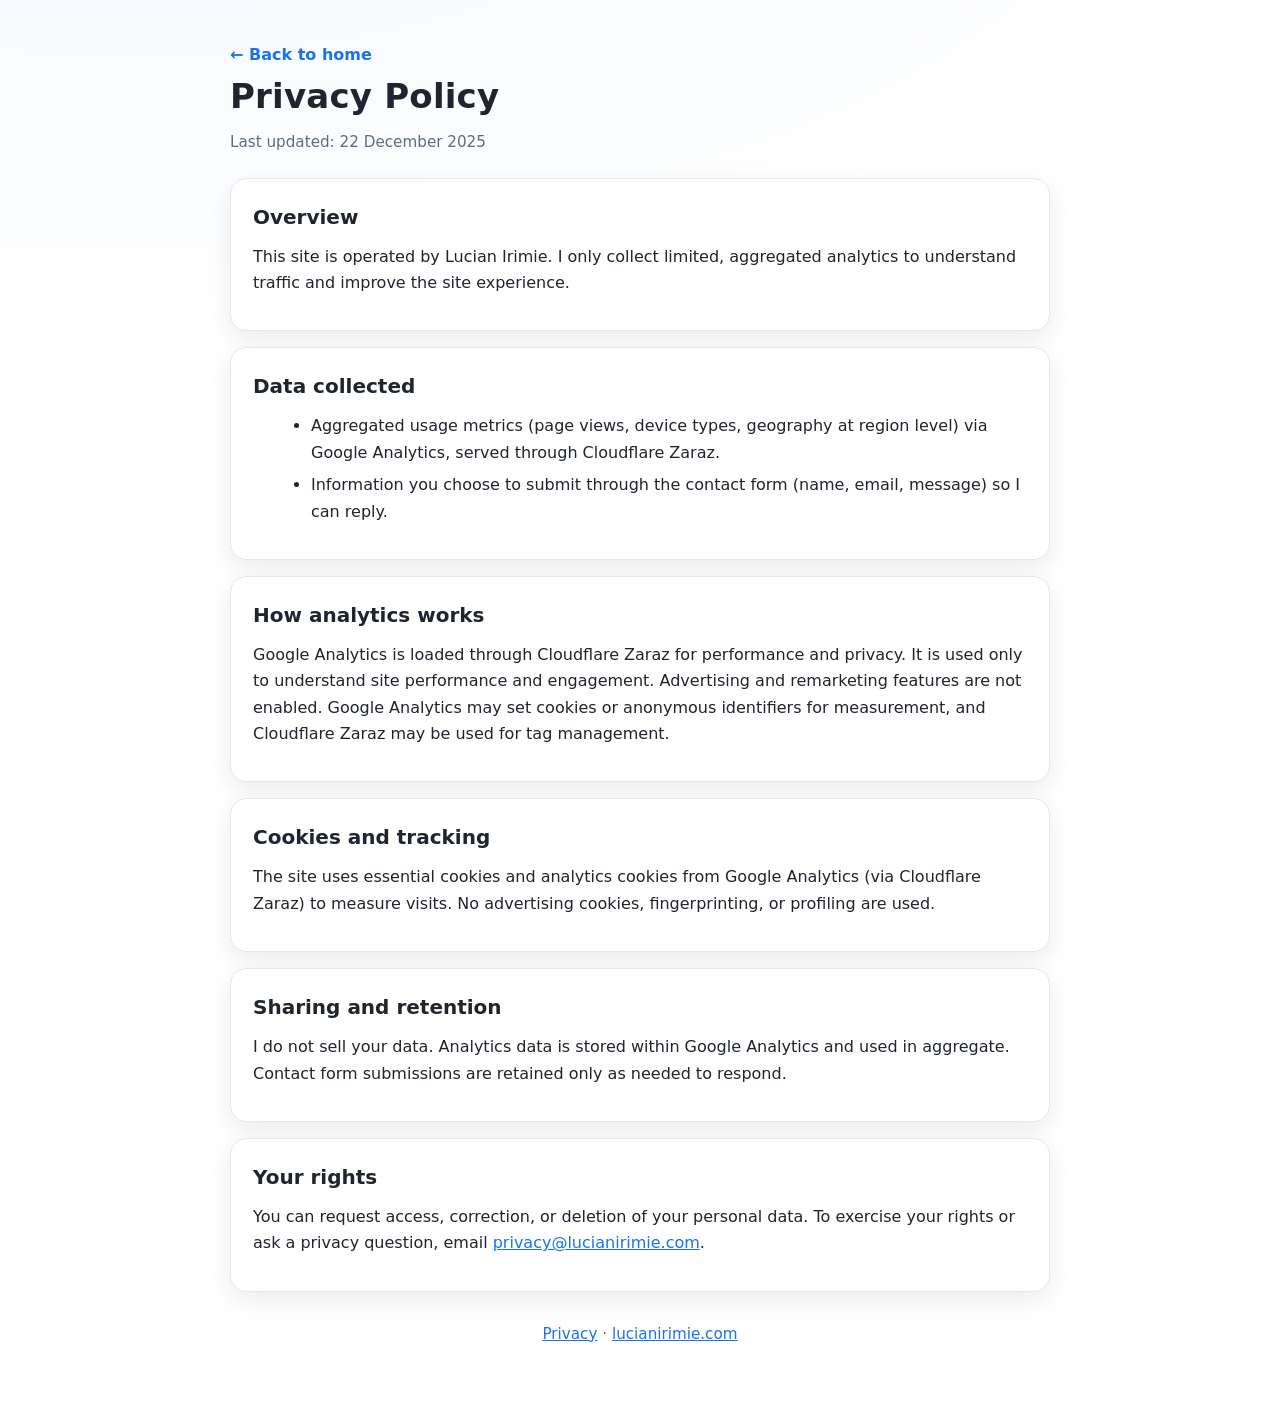
==== privacy/index.html @ d18310e2 "GDPR" ====
<!doctype html>
<html lang="en">
<head>
  <meta charset="utf-8" />
  <meta name="viewport" content="width=device-width,initial-scale=1" />
  <title>Privacy Policy – Lucian Irimie</title>
  <meta name="description" content="Privacy policy for lucianirimie.com describing analytics, cookies, data sharing, and how to exercise your rights." />
  <link rel="canonical" href="https://www.lucianirimie.com/privacy/" />
  <meta name="robots" content="index,follow" />
  <link rel="icon" type="image/x-icon" href="/favicon.ico" />

  <!-- Browser UI color on mobile -->
  <meta name="theme-color" content="#0b1020" media="(prefers-color-scheme: dark)">
  <meta name="theme-color" content="#ffffff" media="(prefers-color-scheme: light)">

  <!-- Google Analytics (kept, but initialised after window load) -->
  <script async src="https://www.googletagmanager.com/gtag/js?id=G-10FCSZC4RZ"></script>
  <script>
    window.dataLayer = window.dataLayer || [];
    function gtag(){ dataLayer.push(arguments); }
    window.addEventListener('load', function () {
      gtag('js', new Date());
      gtag('config', 'G-10FCSZC4RZ');
    });
  </script>

  <style>
    :root {
      --bg: #0b1020;
      --bg-2: #10162e;
      --card: #121829;
      --text: #e8ecf6;
      --muted: #a7b0c3;
      --primary: #7ab8ff;
      --primary-ink: #0b1020;
      --stroke: #2a3350;
      --shadow: 0 10px 30px rgba(0,0,0,.35);
      --radius: 16px;
      --max: 820px;
    }
    @media (prefers-color-scheme: light){
      :root{
        --bg:#ffffff; --bg-2:#f8f9fc; --card:#ffffff; --text:#1f2430; --muted:#5f6b84;
        --primary:#1a73e8; --primary-ink:#ffffff; --stroke:#e6e8ef; --shadow:0 8px 24px rgba(0,0,0,.08);
      }
    }

    html{color-scheme:light dark;scroll-behavior:smooth}
    body{
      margin:0;
      font-family: system-ui, -apple-system, BlinkMacSystemFont, "Segoe UI", sans-serif;
      line-height:1.65;
      background:var(--bg); color:var(--text);
      background-image:radial-gradient(1200px 600px at 10% -20%, #1a73e810, transparent);
      min-height:100dvh;
    }
    .container{max-width:var(--max);margin:0 auto;padding:32px 18px 46px}
    header{margin-bottom:22px}
    h1{font-size:34px;margin:0 0 6px;font-weight:700;letter-spacing:.2px}
    h2{font-size:20px;margin:0 0 10px;font-weight:700}
    p{margin:0 0 12px}
    a{color:var(--primary)}
    .card{background:var(--card);border:1px solid var(--stroke);border-radius:var(--radius);box-shadow:var(--shadow);padding:22px;margin-bottom:16px}
    .muted{color:var(--muted);font-size:.95rem}
    ul{margin:0 0 12px 18px}
    li{margin-bottom:6px}
    .back-link{display:inline-block;margin-top:10px;font-weight:700;text-decoration:none}
    footer{text-align:center;margin:30px 0 10px;color:var(--muted);font-size:.95rem}
    :focus-visible { outline: 2px solid var(--primary); outline-offset: 3px; border-radius: 12px; }

    @media (max-width: 520px){
      h1{font-size:28px}
      h2{font-size:19px}
      .card{padding:18px}
    }
  </style>
</head>
<body>
  <div class="container">
    <header>
      <a class="back-link" href="/">&larr; Back to home</a>
      <h1>Privacy Policy</h1>
      <p class="muted">Last updated: 22 December 2025</p>
    </header>

    <div class="card">
      <h2>Overview</h2>
      <p>This site is operated by Lucian Irimie. I only collect limited, aggregated analytics to understand traffic and improve the site experience.</p>
    </div>

    <div class="card">
      <h2>Data collected</h2>
      <ul>
        <li>Aggregated usage metrics (page views, device types, geography at region level) via Google Analytics, served through Cloudflare Zaraz.</li>
        <li>Information you choose to submit through the contact form (name, email, message) so I can reply.</li>
      </ul>
    </div>

    <div class="card">
      <h2>How analytics works</h2>
      <p>Google Analytics is loaded through Cloudflare Zaraz for performance and privacy. It is used only to understand site performance and engagement. Advertising and remarketing features are not enabled. Google Analytics may set cookies or anonymous identifiers for measurement, and Cloudflare Zaraz may be used for tag management.</p>
    </div>

    <div class="card">
      <h2>Cookies and tracking</h2>
      <p>The site uses essential cookies and analytics cookies from Google Analytics (via Cloudflare Zaraz) to measure visits. No advertising cookies, fingerprinting, or profiling are used.</p>
    </div>

    <div class="card">
      <h2>Sharing and retention</h2>
      <p>I do not sell your data. Analytics data is stored within Google Analytics and used in aggregate. Contact form submissions are retained only as needed to respond.</p>
    </div>

    <div class="card">
      <h2>Your rights</h2>
      <p>You can request access, correction, or deletion of your personal data. To exercise your rights or ask a privacy question, email <a href="mailto:privacy@lucianirimie.com">privacy@lucianirimie.com</a>.</p>
    </div>

    <footer>
      <a href="/privacy/">Privacy</a> · <a href="/">lucianirimie.com</a>
    </footer>
  </div>
</body>
</html>
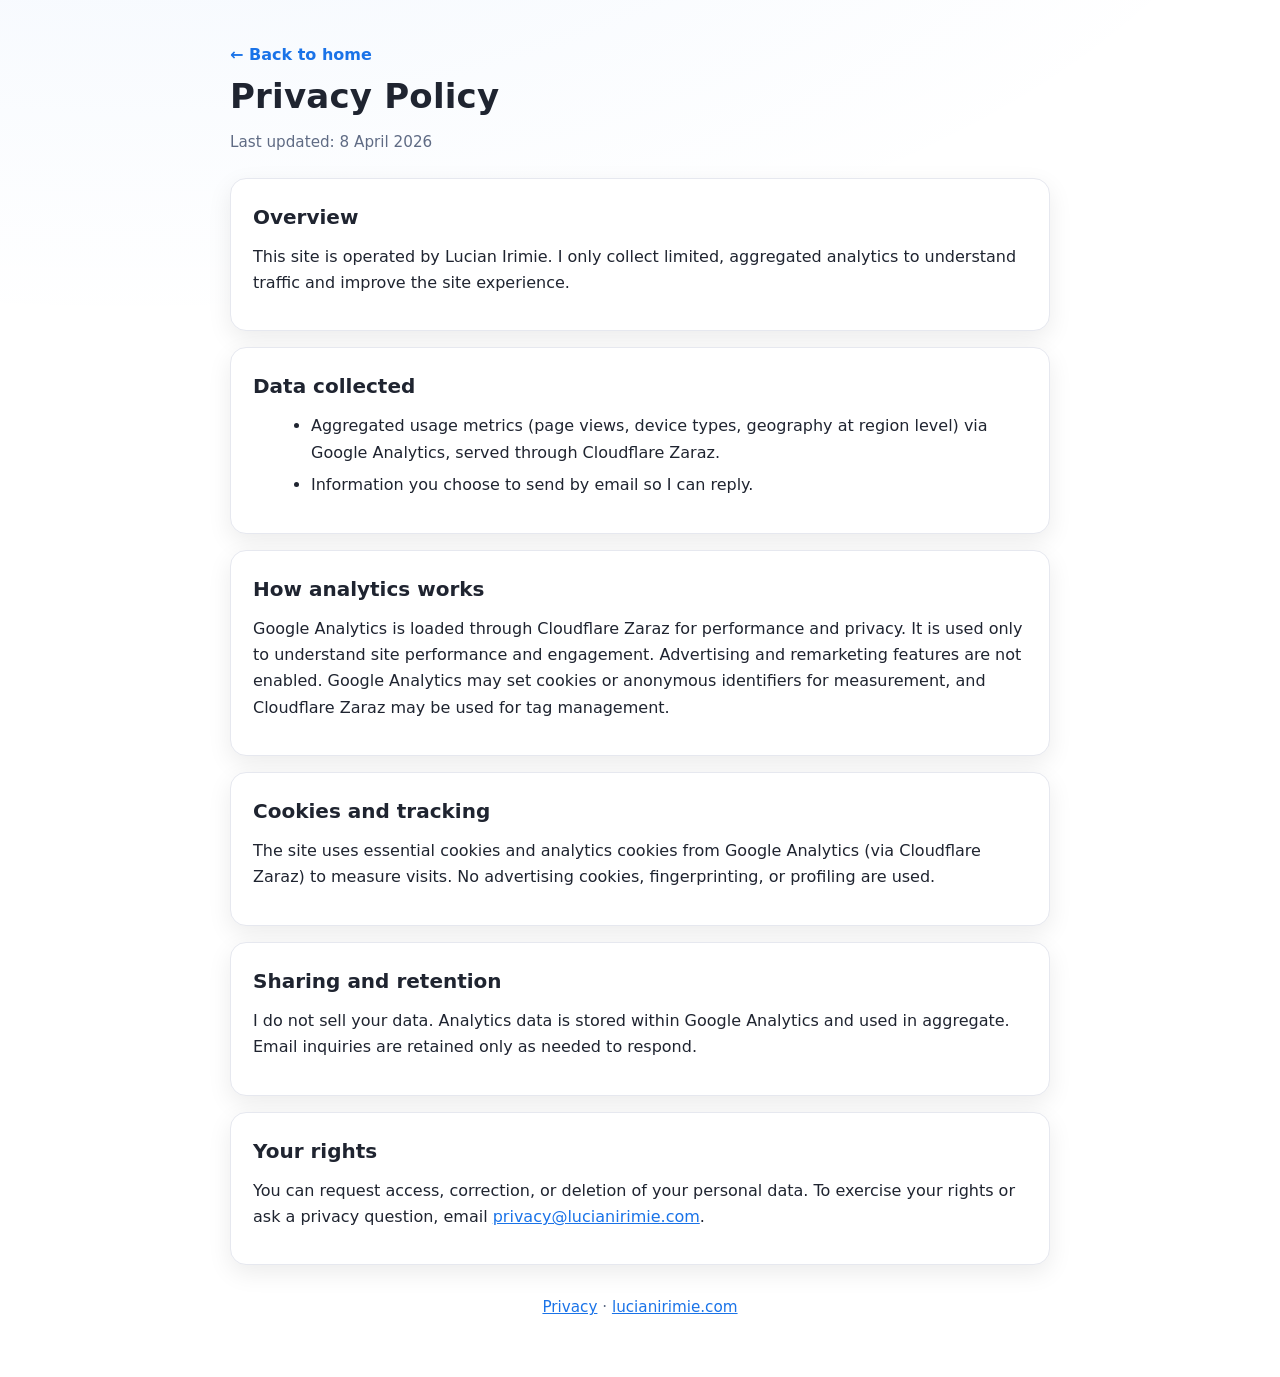
==== commit a409240b: "removed form and adjusted wording" ====
--- a/privacy/index.html
+++ b/privacy/index.html
@@ -12,17 +12,6 @@
   <!-- Browser UI color on mobile -->
   <meta name="theme-color" content="#0b1020" media="(prefers-color-scheme: dark)">
   <meta name="theme-color" content="#ffffff" media="(prefers-color-scheme: light)">
-
-  <!-- Google Analytics (kept, but initialised after window load) -->
-  <script async src="https://www.googletagmanager.com/gtag/js?id=G-10FCSZC4RZ"></script>
-  <script>
-    window.dataLayer = window.dataLayer || [];
-    function gtag(){ dataLayer.push(arguments); }
-    window.addEventListener('load', function () {
-      gtag('js', new Date());
-      gtag('config', 'G-10FCSZC4RZ');
-    });
-  </script>
 
   <style>
     :root {
@@ -80,7 +69,7 @@
     <header>
       <a class="back-link" href="/">&larr; Back to home</a>
       <h1>Privacy Policy</h1>
-      <p class="muted">Last updated: 22 December 2025</p>
+      <p class="muted">Last updated: 8 April 2026</p>
     </header>
 
     <div class="card">
@@ -92,7 +81,7 @@
       <h2>Data collected</h2>
       <ul>
         <li>Aggregated usage metrics (page views, device types, geography at region level) via Google Analytics, served through Cloudflare Zaraz.</li>
-        <li>Information you choose to submit through the contact form (name, email, message) so I can reply.</li>
+        <li>Information you choose to send by email so I can reply.</li>
       </ul>
     </div>
 
@@ -108,7 +97,7 @@
 
     <div class="card">
       <h2>Sharing and retention</h2>
-      <p>I do not sell your data. Analytics data is stored within Google Analytics and used in aggregate. Contact form submissions are retained only as needed to respond.</p>
+      <p>I do not sell your data. Analytics data is stored within Google Analytics and used in aggregate. Email inquiries are retained only as needed to respond.</p>
     </div>
 
     <div class="card">
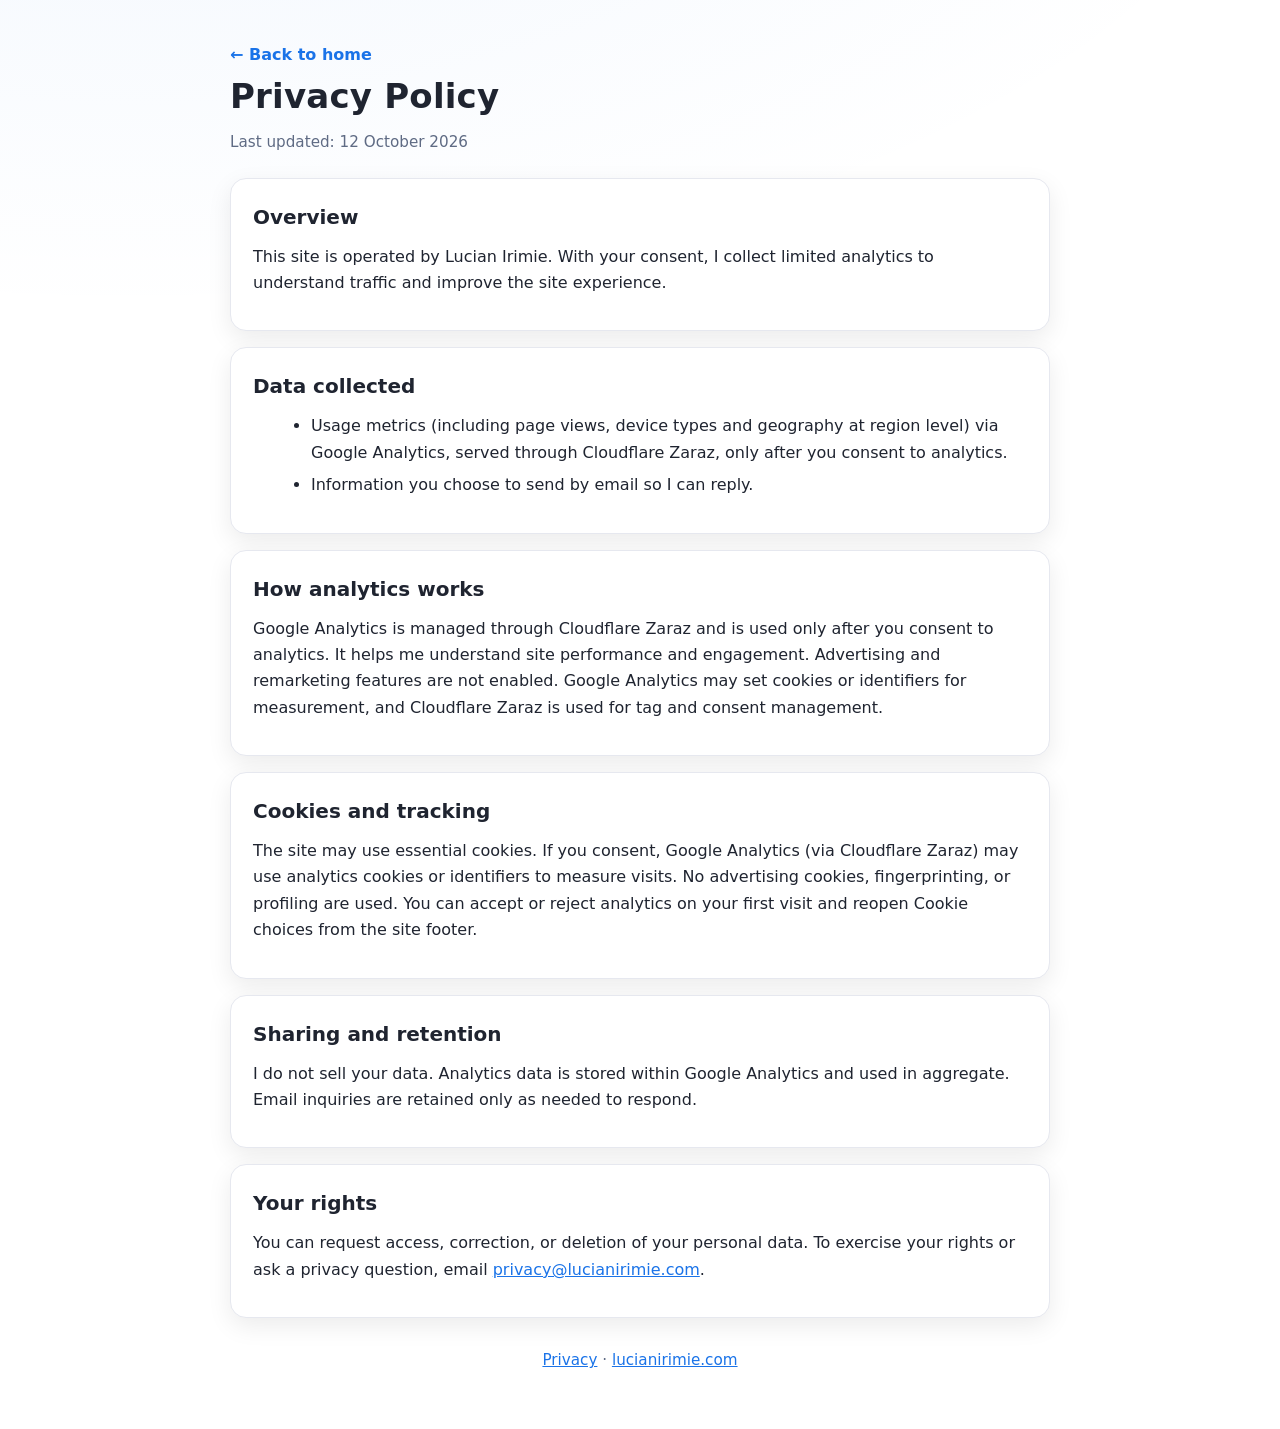
==== commit 1c2afe40: "feat: strengthen professional portfolio positioning" ====
--- a/privacy/index.html
+++ b/privacy/index.html
@@ -69,30 +69,30 @@
     <header>
       <a class="back-link" href="/">&larr; Back to home</a>
       <h1>Privacy Policy</h1>
-      <p class="muted">Last updated: 8 April 2026</p>
+      <p class="muted">Last updated: 12 October 2026</p>
     </header>
 
     <div class="card">
       <h2>Overview</h2>
-      <p>This site is operated by Lucian Irimie. I only collect limited, aggregated analytics to understand traffic and improve the site experience.</p>
+      <p>This site is operated by Lucian Irimie. With your consent, I collect limited analytics to understand traffic and improve the site experience.</p>
     </div>
 
     <div class="card">
       <h2>Data collected</h2>
       <ul>
-        <li>Aggregated usage metrics (page views, device types, geography at region level) via Google Analytics, served through Cloudflare Zaraz.</li>
+        <li>Usage metrics (including page views, device types and geography at region level) via Google Analytics, served through Cloudflare Zaraz, only after you consent to analytics.</li>
         <li>Information you choose to send by email so I can reply.</li>
       </ul>
     </div>
 
     <div class="card">
       <h2>How analytics works</h2>
-      <p>Google Analytics is loaded through Cloudflare Zaraz for performance and privacy. It is used only to understand site performance and engagement. Advertising and remarketing features are not enabled. Google Analytics may set cookies or anonymous identifiers for measurement, and Cloudflare Zaraz may be used for tag management.</p>
+      <p>Google Analytics is managed through Cloudflare Zaraz and is used only after you consent to analytics. It helps me understand site performance and engagement. Advertising and remarketing features are not enabled. Google Analytics may set cookies or identifiers for measurement, and Cloudflare Zaraz is used for tag and consent management.</p>
     </div>
 
     <div class="card">
       <h2>Cookies and tracking</h2>
-      <p>The site uses essential cookies and analytics cookies from Google Analytics (via Cloudflare Zaraz) to measure visits. No advertising cookies, fingerprinting, or profiling are used.</p>
+      <p>The site may use essential cookies. If you consent, Google Analytics (via Cloudflare Zaraz) may use analytics cookies or identifiers to measure visits. No advertising cookies, fingerprinting, or profiling are used. You can accept or reject analytics on your first visit and reopen Cookie choices from the site footer.</p>
     </div>
 
     <div class="card">
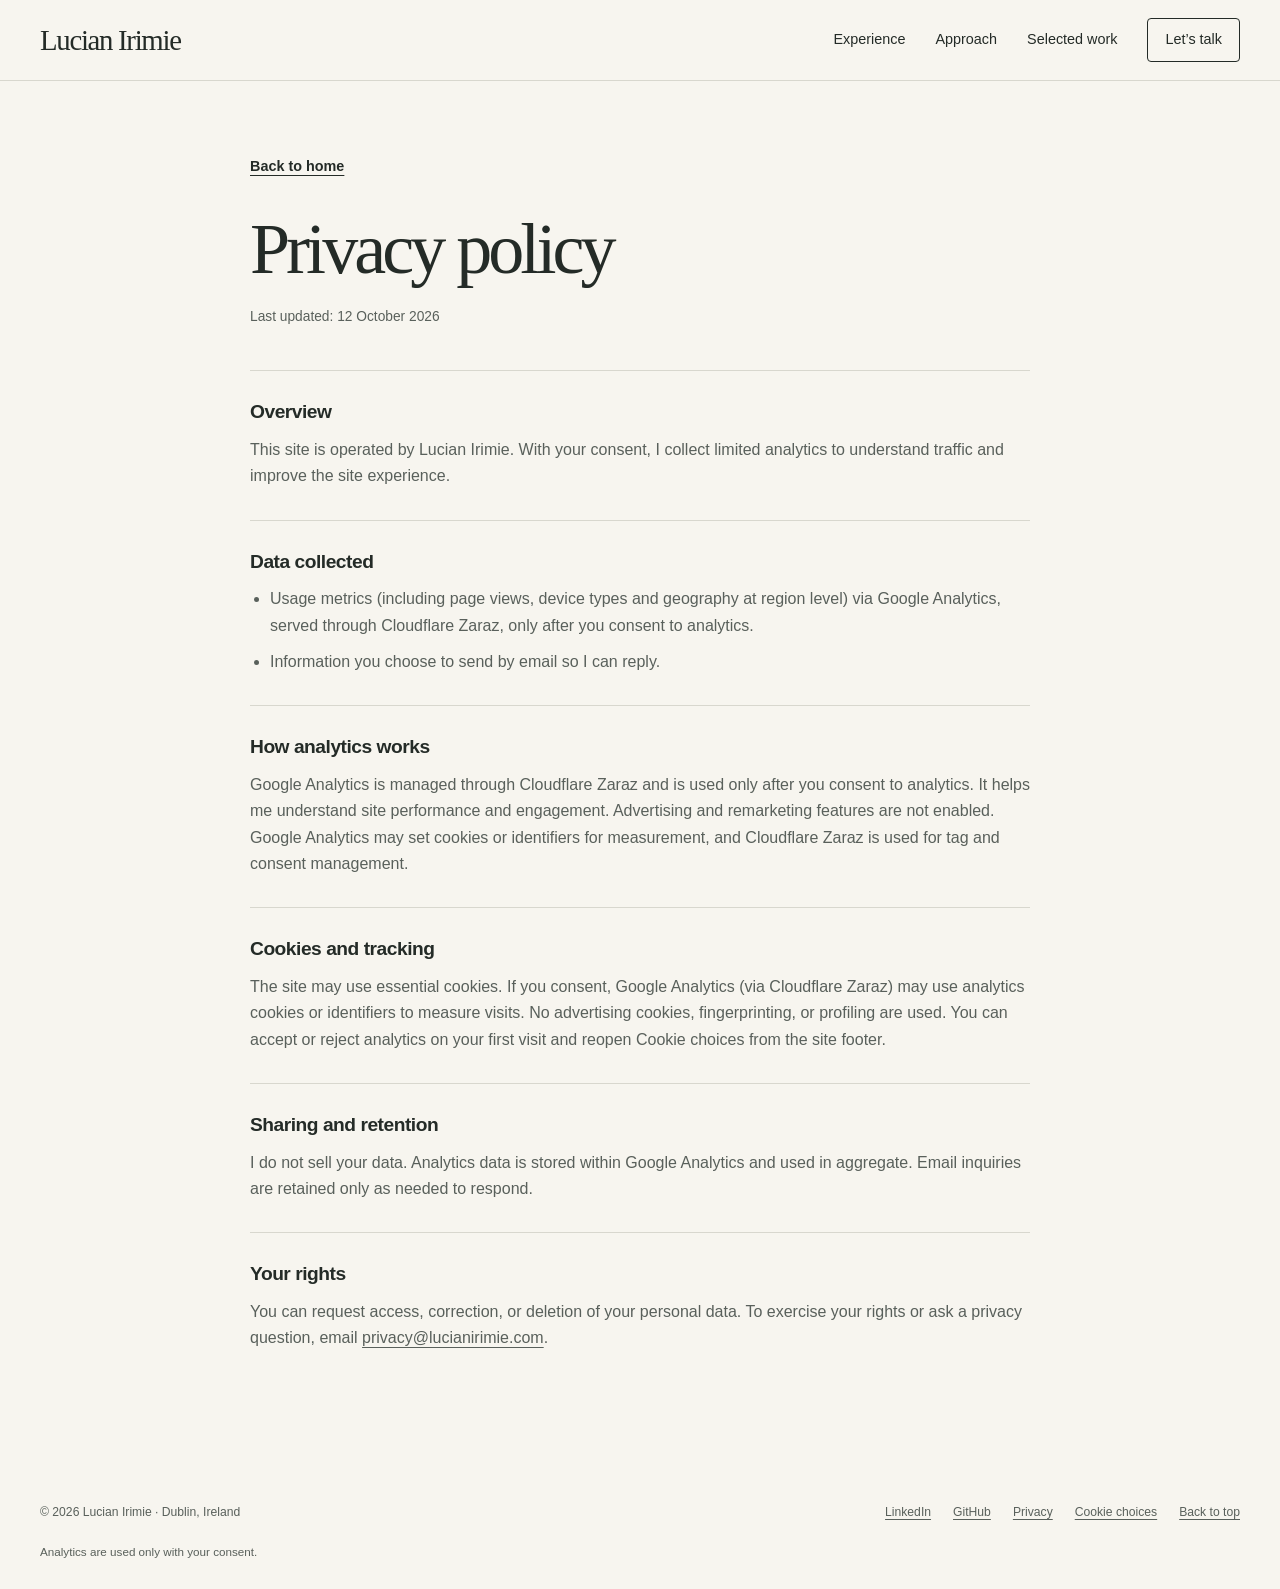
==== commit f5419c76: "feat: redesign personal site for enterprise delivery leadership" ====
--- a/privacy/index.html
+++ b/privacy/index.html
@@ -1,113 +1,77 @@
 <!doctype html>
-<html lang="en">
+<html lang="en" id="top">
 <head>
-  <meta charset="utf-8" />
-  <meta name="viewport" content="width=device-width,initial-scale=1" />
-  <title>Privacy Policy – Lucian Irimie</title>
-  <meta name="description" content="Privacy policy for lucianirimie.com describing analytics, cookies, data sharing, and how to exercise your rights." />
-  <link rel="canonical" href="https://www.lucianirimie.com/privacy/" />
-  <meta name="robots" content="index,follow" />
-  <link rel="icon" type="image/x-icon" href="/favicon.ico" />
-
-  <!-- Browser UI color on mobile -->
-  <meta name="theme-color" content="#0b1020" media="(prefers-color-scheme: dark)">
-  <meta name="theme-color" content="#ffffff" media="(prefers-color-scheme: light)">
-
-  <style>
-    :root {
-      --bg: #0b1020;
-      --bg-2: #10162e;
-      --card: #121829;
-      --text: #e8ecf6;
-      --muted: #a7b0c3;
-      --primary: #7ab8ff;
-      --primary-ink: #0b1020;
-      --stroke: #2a3350;
-      --shadow: 0 10px 30px rgba(0,0,0,.35);
-      --radius: 16px;
-      --max: 820px;
-    }
-    @media (prefers-color-scheme: light){
-      :root{
-        --bg:#ffffff; --bg-2:#f8f9fc; --card:#ffffff; --text:#1f2430; --muted:#5f6b84;
-        --primary:#1a73e8; --primary-ink:#ffffff; --stroke:#e6e8ef; --shadow:0 8px 24px rgba(0,0,0,.08);
-      }
-    }
-
-    html{color-scheme:light dark;scroll-behavior:smooth}
-    body{
-      margin:0;
-      font-family: system-ui, -apple-system, BlinkMacSystemFont, "Segoe UI", sans-serif;
-      line-height:1.65;
-      background:var(--bg); color:var(--text);
-      background-image:radial-gradient(1200px 600px at 10% -20%, #1a73e810, transparent);
-      min-height:100dvh;
-    }
-    .container{max-width:var(--max);margin:0 auto;padding:32px 18px 46px}
-    header{margin-bottom:22px}
-    h1{font-size:34px;margin:0 0 6px;font-weight:700;letter-spacing:.2px}
-    h2{font-size:20px;margin:0 0 10px;font-weight:700}
-    p{margin:0 0 12px}
-    a{color:var(--primary)}
-    .card{background:var(--card);border:1px solid var(--stroke);border-radius:var(--radius);box-shadow:var(--shadow);padding:22px;margin-bottom:16px}
-    .muted{color:var(--muted);font-size:.95rem}
-    ul{margin:0 0 12px 18px}
-    li{margin-bottom:6px}
-    .back-link{display:inline-block;margin-top:10px;font-weight:700;text-decoration:none}
-    footer{text-align:center;margin:30px 0 10px;color:var(--muted);font-size:.95rem}
-    :focus-visible { outline: 2px solid var(--primary); outline-offset: 3px; border-radius: 12px; }
-
-    @media (max-width: 520px){
-      h1{font-size:28px}
-      h2{font-size:19px}
-      .card{padding:18px}
-    }
-  </style>
+  <meta charset="utf-8">
+  <meta name="viewport" content="width=device-width, initial-scale=1">
+  <title>Privacy Policy | Lucian Irimie</title>
+  <meta name="description" content="Privacy policy for lucianirimie.com describing analytics, cookies, data sharing, and how to exercise your rights.">
+  <link rel="canonical" href="https://www.lucianirimie.com/privacy/">
+  <meta name="robots" content="index,follow">
+  <meta name="theme-color" content="#f7f5ef">
+  <link rel="icon" type="image/x-icon" href="/favicon.ico">
+  <link rel="stylesheet" href="/assets/site.css">
+  <script src="/assets/site.js" defer></script>
 </head>
 <body>
-  <div class="container">
-    <header>
-      <a class="back-link" href="/">&larr; Back to home</a>
-      <h1>Privacy Policy</h1>
-      <p class="muted">Last updated: 12 October 2026</p>
-    </header>
-
-    <div class="card">
-      <h2>Overview</h2>
+  <a class="skip-link" href="#main">Skip to main content</a>
+  <header class="site-header">
+    <div class="container header-inner">
+      <a class="brand" href="/" aria-label="Lucian Irimie home">Lucian Irimie</a>
+      <button class="menu-toggle" type="button" aria-expanded="false" aria-controls="site-navigation" hidden>Menu</button>
+      <nav class="site-nav" id="site-navigation" aria-label="Primary">
+        <a href="/#impact">Experience</a>
+        <a href="/#capabilities">Approach</a>
+        <a href="/#products">Selected work</a>
+        <a class="nav-contact" href="/#contact">Let’s talk</a>
+      </nav>
+    </div>
+  </header>
+  <main class="container policy" id="main" tabindex="-1">
+    <a class="text-link" href="/">Back to home</a>
+    <h1>Privacy policy</h1>
+    <p class="policy-date">Last updated: 12 October 2026</p>
+    <section class="policy-section" id="policy-1" aria-labelledby="policy-1-title">
+      <h2 id="policy-1-title">Overview</h2>
       <p>This site is operated by Lucian Irimie. With your consent, I collect limited analytics to understand traffic and improve the site experience.</p>
-    </div>
-
-    <div class="card">
-      <h2>Data collected</h2>
+    </section>
+    <section class="policy-section" id="policy-2" aria-labelledby="policy-2-title">
+      <h2 id="policy-2-title">Data collected</h2>
       <ul>
         <li>Usage metrics (including page views, device types and geography at region level) via Google Analytics, served through Cloudflare Zaraz, only after you consent to analytics.</li>
         <li>Information you choose to send by email so I can reply.</li>
       </ul>
+    </section>
+    <section class="policy-section" id="policy-3" aria-labelledby="policy-3-title">
+      <h2 id="policy-3-title">How analytics works</h2>
+      <p>Google Analytics is managed through Cloudflare Zaraz and is used only after you consent to analytics. It helps me understand site performance and engagement. Advertising and remarketing features are not enabled. Google Analytics may set cookies or identifiers for measurement, and Cloudflare Zaraz is used for tag and consent management.</p>
+    </section>
+    <section class="policy-section" id="cookies" aria-labelledby="cookies-title">
+      <h2 id="cookies-title">Cookies and tracking</h2>
+      <p>The site may use essential cookies. If you consent, Google Analytics (via Cloudflare Zaraz) may use analytics cookies or identifiers to measure visits. No advertising cookies, fingerprinting, or profiling are used. You can accept or reject analytics on your first visit and reopen Cookie choices from the site footer.</p>
+    </section>
+    <section class="policy-section" id="policy-5" aria-labelledby="policy-5-title">
+      <h2 id="policy-5-title">Sharing and retention</h2>
+      <p>I do not sell your data. Analytics data is stored within Google Analytics and used in aggregate. Email inquiries are retained only as needed to respond.</p>
+    </section>
+    <section class="policy-section" id="policy-6" aria-labelledby="policy-6-title">
+      <h2 id="policy-6-title">Your rights</h2>
+      <p>You can request access, correction, or deletion of your personal data. To exercise your rights or ask a privacy question, email <a href="mailto:privacy@lucianirimie.com">privacy@lucianirimie.com</a>.</p>
+    </section>
+  </main>
+  <footer class="site-footer">
+    <div class="container">
+      <div class="footer-top">
+        <p>© <span data-year>2026</span> Lucian Irimie · Dublin, Ireland</p>
+        <nav class="footer-links" aria-label="Footer">
+          <a href="https://www.linkedin.com/in/lucianirimie/">LinkedIn</a>
+          <a href="https://github.com/lucianRME">GitHub</a>
+          <a href="/privacy/">Privacy</a>
+          <a href="/privacy/#cookies" data-cookie-choices>Cookie choices</a>
+          <a href="#top">Back to top</a>
+        </nav>
+      </div>
+      <p class="footer-note">Analytics are used only with your consent.</p>
     </div>
-
-    <div class="card">
-      <h2>How analytics works</h2>
-      <p>Google Analytics is managed through Cloudflare Zaraz and is used only after you consent to analytics. It helps me understand site performance and engagement. Advertising and remarketing features are not enabled. Google Analytics may set cookies or identifiers for measurement, and Cloudflare Zaraz is used for tag and consent management.</p>
-    </div>
-
-    <div class="card">
-      <h2>Cookies and tracking</h2>
-      <p>The site may use essential cookies. If you consent, Google Analytics (via Cloudflare Zaraz) may use analytics cookies or identifiers to measure visits. No advertising cookies, fingerprinting, or profiling are used. You can accept or reject analytics on your first visit and reopen Cookie choices from the site footer.</p>
-    </div>
-
-    <div class="card">
-      <h2>Sharing and retention</h2>
-      <p>I do not sell your data. Analytics data is stored within Google Analytics and used in aggregate. Email inquiries are retained only as needed to respond.</p>
-    </div>
-
-    <div class="card">
-      <h2>Your rights</h2>
-      <p>You can request access, correction, or deletion of your personal data. To exercise your rights or ask a privacy question, email <a href="mailto:privacy@lucianirimie.com">privacy@lucianirimie.com</a>.</p>
-    </div>
-
-    <footer>
-      <a href="/privacy/">Privacy</a> · <a href="/">lucianirimie.com</a>
-    </footer>
-  </div>
+  </footer>
 </body>
 </html>
--- a/assets/site.css
+++ b/assets/site.css
@@ -0,0 +1,199 @@
+:root {
+  color-scheme: light;
+  --paper: #f7f5ef;
+  --surface: #efede5;
+  --ink: #242b27;
+  --muted: #59605b;
+  --accent: #93452d;
+  --line: #d8d7ce;
+  --on-dark: #f7f5ef;
+  --dark-muted: #c6cec5;
+  --max: 1200px;
+  font-family: -apple-system, BlinkMacSystemFont, "Segoe UI", sans-serif;
+  font-size: 16px;
+}
+* { box-sizing: border-box; }
+html { scroll-behavior: smooth; scroll-padding-top: 110px; }
+body { margin: 0; background: var(--paper); color: var(--ink); line-height: 1.65; }
+body, button { -webkit-font-smoothing: antialiased; }
+a { color: inherit; text-underline-offset: .25em; text-decoration-thickness: 1px; }
+a:hover { color: var(--accent); }
+button { font: inherit; }
+img { display: block; max-width: 100%; }
+h1, h2, h3, p, figure { margin: 0; }
+h1, h2, .brand, .portrait-name { font-family: Georgia, "Times New Roman", serif; font-weight: 400; }
+h1, h2, h3 { line-height: 1.12; }
+h1 { font-size: clamp(3.3rem, 6.4vw, 5.75rem); letter-spacing: -.055em; max-width: 790px; }
+h2 { font-size: clamp(2.5rem, 4vw, 3.5rem); letter-spacing: -.045em; }
+h3 { font-size: 1.3rem; font-weight: 550; letter-spacing: -.025em; }
+p { text-wrap: pretty; }
+::selection { color: var(--paper); background: var(--accent); }
+:focus-visible { outline: 3px solid var(--accent); outline-offset: 5px; }
+[hidden] { display: none !important; }
+.container { width: min(calc(100% - 80px), var(--max)); margin-inline: auto; }
+.skip-link { position: fixed; left: 20px; top: 12px; z-index: 30; padding: 12px 20px; background: var(--ink); color: var(--paper); transform: translateY(-160%); }
+.skip-link:focus { transform: translateY(0); }
+.site-header { position: sticky; top: 0; z-index: 10; background: var(--paper); border-bottom: 1px solid var(--line); }
+.header-inner { display: flex; align-items: center; justify-content: space-between; min-height: 80px; gap: 24px; }
+.brand { flex-shrink: 0; text-decoration: none; font-size: 1.8rem; line-height: 1.2; letter-spacing: -.045em; }
+.site-nav { display: flex; align-items: center; gap: 30px; }
+.site-nav a { display: inline-flex; align-items: center; min-height: 44px; text-decoration: none; font-size: .9rem; }
+.site-nav a:hover { text-decoration: underline; }
+.site-nav .nav-contact { padding: 0 17px; border: 1px solid var(--ink); border-radius: 4px; }
+.menu-toggle { display: none; border: 1px solid var(--line); border-radius: 4px; background: transparent; min-height: 44px; padding: 8px 16px; cursor: pointer; color: var(--ink); }
+.hero { display: grid; grid-template-columns: minmax(0, 1fr) 312px; align-items: center; gap: 68px; padding-block: 44px; }
+.eyebrow { color: var(--accent); font-size: .72rem; letter-spacing: .16em; text-transform: uppercase; font-weight: 650; line-height: 1.6; }
+.hero .eyebrow { margin-bottom: 24px; }
+.hero-lede { max-width: 650px; margin-top: 26px; color: var(--muted); font-size: 1.3rem; line-height: 1.65; }
+.actions { display: flex; align-items: center; flex-wrap: wrap; gap: 14px 24px; margin-top: 30px; }
+.button { display: inline-flex; align-items: center; justify-content: center; min-height: 50px; padding: 11px 23px; border: 1px solid var(--accent); border-radius: 4px; color: var(--paper); background: var(--accent); font-size: .9rem; font-weight: 550; text-align: center; text-decoration: none; transition: background .15s ease, color .15s ease; }
+.button:hover { background: var(--ink); color: var(--paper); border-color: var(--ink); }
+.button-outline { color: var(--ink); border-color: var(--line); background: transparent; }
+.text-link { display: inline-flex; align-items: center; min-height: 44px; font-size: .9rem; font-weight: 550; }
+.portrait { border: 1px solid var(--line); border-radius: 6px; padding: 16px; }
+.portrait img { width: 100%; height: 336px; object-fit: cover; object-position: center 37%; border-radius: 3px; }
+.portrait figcaption { padding: 15px 3px 3px; }
+.portrait-name { display: block; font-size: 1.5rem; letter-spacing: -.035em; }
+.portrait-role { display: block; max-width: 230px; color: var(--muted); font-size: .68rem; letter-spacing: .13em; text-transform: uppercase; line-height: 1.8; margin-top: 5px; }
+.expertise-strip { display: grid; grid-template-columns: repeat(4, 1fr); border-block: 1px solid var(--line); padding-block: 22px; gap: 10px; color: var(--muted); font-size: .7rem; letter-spacing: .13em; text-transform: uppercase; text-align: center; }
+.expertise-strip span + span { border-left: 1px solid var(--line); }
+.section { padding-block: 88px; }
+#impact { padding-top: 56px; }
+.section + .section { border-top: 1px solid var(--line); }
+.section-heading { display: grid; grid-template-columns: 1fr 1fr; gap: 76px; align-items: end; margin-bottom: 44px; }
+.section-heading h2 { margin-top: 12px; max-width: 540px; }
+.section-intro { color: var(--muted); max-width: 540px; }
+.experience-grid { display: grid; grid-template-columns: 1fr 1fr; gap: 60px; }
+.experience-item { border-top: 1px solid var(--line); padding-top: 25px; }
+.domain { color: var(--accent); font-size: .76rem; margin-bottom: 10px; }
+.experience-item h3 { max-width: 440px; margin-bottom: 20px; font-size: 1.45rem; }
+.experience-item p + p { margin-top: 14px; }
+.experience-item p:not(.domain) { color: var(--muted); }
+.experience-item .outcome { border-left: 2px solid var(--accent); padding-left: 16px; margin-top: 24px; }
+.outcome strong { display: block; color: var(--ink); font-size: .8rem; margin-bottom: 4px; }
+.career-link { display: flex; justify-content: space-between; align-items: center; flex-wrap: wrap; gap: 16px; margin-top: 36px; padding-top: 22px; border-top: 1px solid var(--line); font-size: .87rem; color: var(--muted); }
+.approach { background: var(--surface); }
+.approach-layout { display: grid; grid-template-columns: .8fr 1.2fr; gap: 90px; }
+.approach-heading h2 { margin-top: 12px; max-width: 450px; font-size: clamp(2.5rem, 4vw, 3.25rem); }
+.approach-heading > p:last-child { color: var(--muted); margin-top: 22px; max-width: 370px; }
+.approach-list { counter-reset: approach; list-style: none; padding: 0; margin: 0; }
+.approach-list li { display: grid; grid-template-columns: 28px 1fr; column-gap: 24px; padding-block: 24px; border-top: 1px solid var(--line); counter-increment: approach; }
+.approach-list li::before { content: counter(approach, decimal-leading-zero); color: var(--accent); font-size: .75rem; padding-top: 3px; font-variant-numeric: tabular-nums; }
+.approach-list li:first-child { padding-top: 0; border-top: 0; }
+.approach-list li:last-child { padding-bottom: 0; }
+.approach-list h3 { font-size: 1.15rem; margin-bottom: 7px; }
+.approach-list p { color: var(--muted); font-size: .95rem; }
+.project-grid { display: grid; grid-template-columns: 1fr 1fr; gap: 24px; }
+.project { display: flex; flex-direction: column; border: 1px solid var(--line); border-radius: 6px; padding: 32px; }
+.project-featured { background: var(--surface); }
+.project-meta { color: var(--accent); font-size: .72rem; letter-spacing: .08em; text-transform: uppercase; margin-bottom: 25px; }
+.project h3 { font-family: Georgia, "Times New Roman", serif; font-weight: 400; font-size: 1.85rem; line-height: 1.18; margin-bottom: 16px; }
+.project > p:not(.project-meta) { color: var(--muted); }
+.project .project-detail { margin-top: 16px; font-size: .87rem; }
+.project .actions { margin-top: auto; padding-top: 24px; gap: 12px 20px; }
+.project .text-link { font-size: .83rem; }
+.portfolio-note { margin-top: 24px; color: var(--muted); font-size: .87rem; max-width: 800px; }
+.focus-heading { margin-bottom: 36px; }
+.focus-heading h2 { margin-top: 12px; }
+.focus-grid { display: grid; grid-template-columns: repeat(3, 1fr); gap: 36px; }
+.focus-item { border-top: 1px solid var(--line); padding-top: 22px; }
+.focus-item h3 { font-size: 1.1rem; margin-bottom: 12px; }
+.focus-item p { color: var(--muted); font-size: .93rem; }
+.contact { background: var(--ink); color: var(--on-dark); padding-block: 76px; }
+.contact .eyebrow { color: #e4b29a; }
+.contact-layout { display: grid; grid-template-columns: 1fr .7fr; gap: 80px; align-items: center; }
+.contact h2 { max-width: 650px; margin-block: 16px 20px; }
+.contact p:not(.eyebrow) { max-width: 580px; color: var(--dark-muted); }
+.contact-actions { display: flex; flex-direction: column; align-items: flex-start; gap: 12px; }
+.contact-email { font-family: Georgia, "Times New Roman", serif; font-size: clamp(1.2rem, 2.1vw, 1.8rem); letter-spacing: -.025em; overflow-wrap: anywhere; min-height: 44px; }
+.contact a:hover { color: #e4b29a; }
+.contact :focus-visible { outline-color: #e4b29a; }
+.site-footer { padding-block: 28px; color: var(--muted); font-size: .76rem; }
+.footer-top { display: flex; justify-content: space-between; align-items: center; flex-wrap: wrap; gap: 12px; }
+.footer-links { display: flex; flex-wrap: wrap; gap: 8px 22px; align-items: center; }
+.footer-links a { display: inline-flex; align-items: center; min-height: 44px; }
+.footer-note { margin-top: 8px; font-size: .73rem; }
+.policy { max-width: 780px; padding-block: 64px 80px; }
+.policy h1 { margin-top: 20px; font-size: clamp(3rem, 6vw, 4.5rem); }
+.policy .policy-date { color: var(--muted); margin-top: 16px; font-size: .86rem; }
+.policy-section { border-top: 1px solid var(--line); padding-block: 30px; }
+.policy-section:first-of-type { margin-top: 42px; }
+.policy-section h2 { font-family: inherit; font-size: 1.2rem; font-weight: 550; margin-bottom: 14px; letter-spacing: -.025em; }
+.policy-section p, .policy-section li { color: var(--muted); }
+.policy-section ul { padding-left: 20px; margin-block: 0; }
+.policy-section li + li { margin-top: 10px; }
+@media (max-width: 1000px) {
+  .desktop-break { display: none; }
+  .container { width: min(calc(100% - 48px), var(--max)); }
+  .site-nav { gap: 20px; }
+  .hero { grid-template-columns: minmax(0, 1fr) 250px; gap: 36px; padding-block: 56px; }
+  .portrait img { height: 270px; }
+  .portrait { padding: 12px; }
+  h1 { font-size: clamp(3.1rem, 6.4vw, 4.5rem); }
+  .section-heading, .approach-layout { gap: 44px; }
+  .section { padding-block: 64px; }
+  .experience-grid { gap: 36px; }
+  .contact-layout { gap: 40px; }
+}
+@media (max-width: 720px) {
+  html { scroll-padding-top: 88px; }
+  .container { width: calc(100% - 40px); }
+  .header-inner { min-height: 72px; flex-wrap: wrap; gap: 0 16px; }
+  .brand { font-size: 1.55rem; }
+  .site-nav { width: 100%; flex-wrap: wrap; gap: 0 20px; padding-bottom: 14px; }
+  .site-nav a { font-size: .87rem; }
+  .site-nav .nav-contact { border: 0; padding: 0; }
+  .js .menu-toggle { display: block; }
+  .js .site-nav { display: none; }
+  .js .site-nav.is-open { display: flex; }
+  .hero { grid-template-columns: 1fr; gap: 34px; padding-block: 42px 36px; }
+  .hero .eyebrow { font-size: .64rem; letter-spacing: .12em; margin-bottom: 20px; }
+  h1 { font-size: clamp(2.9rem, 11.6vw, 4.5rem); line-height: 1.07; letter-spacing: -.05em; max-width: 570px; }
+  .hero-lede { font-size: 1rem; line-height: 1.7; margin-top: 22px; max-width: 500px; }
+  .actions { gap: 10px 20px; margin-top: 24px; }
+  .button { padding-inline: 18px; min-height: 48px; font-size: .85rem; }
+  .text-link { font-size: .85rem; }
+  .portrait { display: flex; align-items: center; gap: 20px; padding: 12px; width: 100%; max-width: 500px; }
+  .portrait img { width: 88px; height: 104px; flex-shrink: 0; object-position: center 35%; }
+  .portrait figcaption { padding: 0; }
+  .portrait-name { font-size: 1.3rem; }
+  .portrait-role { font-size: .6rem; letter-spacing: .1em; }
+  .expertise-strip { grid-template-columns: 1fr 1fr; gap: 16px 8px; padding-block: 20px; font-size: .6rem; letter-spacing: .08em; }
+  .expertise-strip span:nth-child(3) { border-left: 0; }
+  .section { padding-block: 52px; }
+  .section-heading, .experience-grid, .approach-layout, .project-grid, .contact-layout { grid-template-columns: 1fr; gap: 30px; }
+  .section-heading { margin-bottom: 30px; gap: 20px; }
+  h2 { font-size: clamp(2.2rem, 8.2vw, 3rem); }
+  .section-heading h2, .approach-heading h2 { margin-top: 10px; }
+  .section-intro { font-size: .96rem; }
+  .experience-item { padding-top: 22px; }
+  .experience-item h3 { font-size: 1.3rem; }
+  .experience-item p:not(.domain) { font-size: .95rem; }
+  .career-link { margin-top: 28px; gap: 4px; }
+  .approach-list li { column-gap: 16px; padding-block: 22px; }
+  .project { padding: 25px; }
+  .project h3 { font-size: 1.6rem; }
+  .project-meta { margin-bottom: 20px; }
+  .project > p:not(.project-meta) { font-size: .95rem; }
+  .focus-grid { grid-template-columns: 1fr; gap: 24px; }
+  .focus-heading { margin-bottom: 30px; }
+  .contact { padding-block: 52px; }
+  .contact h2 { max-width: 450px; }
+  .contact-email { font-size: 1.5rem; }
+  .site-footer { padding-block: 22px; }
+  .footer-top { align-items: flex-start; flex-direction: column; gap: 4px; }
+  .footer-note { line-height: 1.7; }
+  .policy { padding-block: 42px 52px; }
+}
+@media (max-width: 359px) {
+  .container { width: calc(100% - 32px); }
+  .hero .eyebrow { max-width: 250px; }
+  .hero .actions { align-items: stretch; flex-direction: column; }
+  .hero .actions .text-link { justify-content: center; }
+  .portrait { gap: 12px; }
+  .portrait img { width: 72px; height: 94px; }
+}
+@media (prefers-reduced-motion: reduce) {
+  html { scroll-behavior: auto; }
+  *, *::before, *::after { transition: none !important; }
+}
